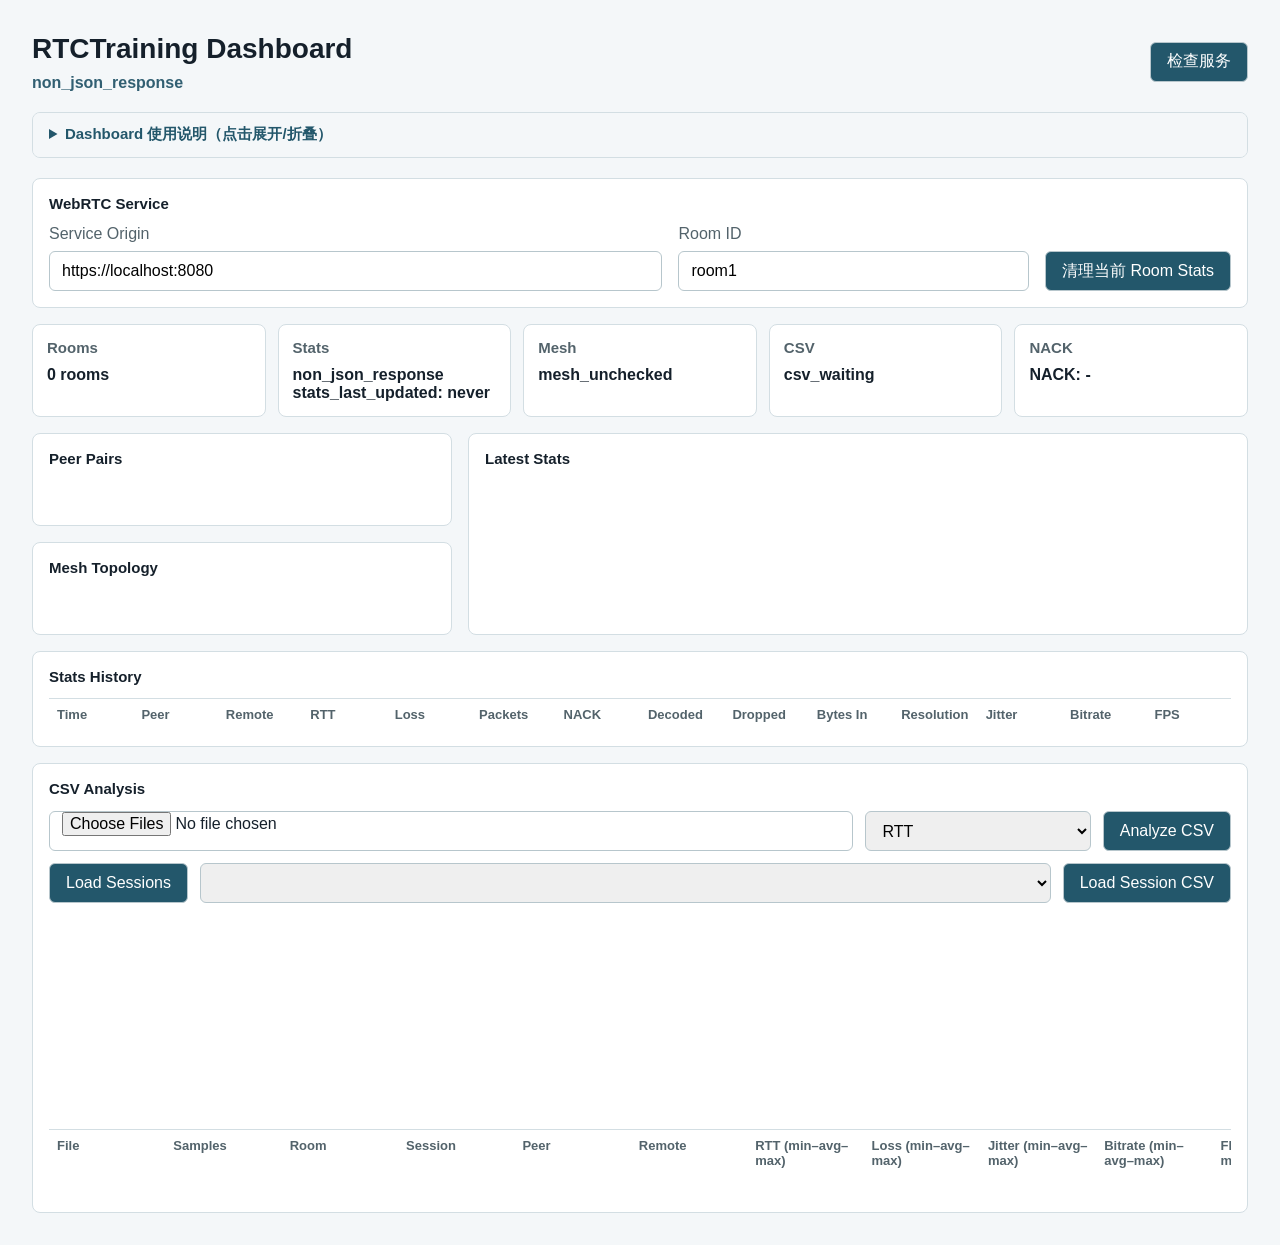
==== templates/dashboard/index.html @ f7235aa8 "Filter stale dashboard data, add Chinese labels and param effect badges, parse SDP timeline - Build " ====
<!doctype html>
<html lang="zh-CN">
  <head>
    <meta charset="utf-8">
    <meta name="viewport" content="width=device-width, initial-scale=1">
    <title>RTCTraining Dashboard</title>
    <link rel="stylesheet" href="/static/dashboard/dashboard.css?v=20260508-stale-data-filter-chinese-labels">
  </head>
  <body>
    <main class="dashboard-shell">
      <header class="dashboard-header">
        <div>
          <h1>RTCTraining Dashboard</h1>
          <p id="serviceState">service_unchecked</p>
        </div>
        <button id="checkServiceButton" type="button">检查服务</button>
      </header>
      <details class="dashboard-guide" id="dashboardGuide">
        <summary>Dashboard 使用说明（点击展开/折叠）</summary>
        <div class="guide-content">
          <section class="guide-section">
            <h3>概览</h3>
            <p>Dashboard 是一个 WebRTC 会话实时监控与 CSV 数据分析工具，通过代理连接到本地 WebRTC 服务（默认 <code>https://localhost:8080</code>）。页面每 1 秒自动刷新，布局分为：实时监控区（上半部分）和 CSV 离线分析区（下半部分）。</p>
          </section>
          <section class="guide-section">
            <h3>上半部分 — 实时监控</h3>
            <dl>
              <dt>Service Origin / Room ID</dt>
              <dd>指定 WebRTC 服务的地址和要监控的房间号。修改 Room ID 后自动切换房间。</dd>
              <dt>检查服务</dt>
              <dd>检测 WebRTC 服务是否在线，获取当前所有房间概况。</dd>
              <dt>清理当前 Room Stats</dt>
              <dd>清空当前房间的所有统计数据（含历史），一般用于一轮测试结束后重置数据。</dd>
            </dl>
            <p><strong>Summary Strip（5 个指标卡）：</strong>Rooms（当前房间数）、Stats（统计状态）、Mesh（拓扑状态）、CSV（分析状态）、NACK（NACK 模式/次数）。</p>
            <p><strong>Peer Pairs：</strong>当前房间内所有观察到的 Peer 对（Peer → Remote）。<strong>Mesh Topology：</strong>每个 Peer 对的连接状态、RTT、Loss、Bitrate。<strong>Latest Stats：</strong>最新一条样本的全部指标详情。<strong>Stats History：</strong>最近 20 条历史样本的滚动表格。</p>
          </section>
          <section class="guide-section">
            <h3>下半部分 — CSV 离线分析</h3>
            <p>支持两种 CSV 加载方式：</p>
            <dl>
              <dt>方式 1 — 上传本地 CSV 文件</dt>
              <dd>点击文件选择框选取一个或多个 <code>.csv</code> 文件，选择对比指标（RTT / Loss / Jitter / Bitrate / FPS），点击 <strong>Analyze CSV</strong> 进行分析。</dd>
              <dt>方式 2 — 加载服务端 Session CSV</dt>
              <dd>点击 <strong>Load Sessions</strong> 从 WebRTC 服务拉取已完成（Finished）的测试会话列表，在下拉框中选择后点击 <strong>Load Session CSV</strong> 加载并分析。</dd>
            </dl>
            <p><strong>对比表格：</strong>展示每个 CSV 的基本信息（文件名、样本数、Room、Session、Peer、Remote）和各指标的平均值（Avg）、最小值（Min）、最大值（Max）。</p>
            <p><strong>趋势图：</strong>以折线图叠加所有 CSV 的指标随时间（样本序号）变化的趋势，下方显示最佳值和图例。</p>
            <p><strong>指标选择：</strong>切换 <code>csvMetricSelect</code> 下拉框可更换趋势图和最佳值计算指标。方向：RTT/Loss/Jitter 越小越好 → Best = min；Bitrate/FPS 越大越好 → Best = max。</p>
          </section>
          <section class="guide-section">
            <h3>数据分析思路</h3>
            <ol>
              <li><strong>建立基线：</strong>用 NACK=on 的默认配置跑一轮测试，记录 RTT、Loss、Bitrate、FPS 的基线值。</li>
              <li><strong>单变量对比：</strong>每次只改变一个变量（如 NACK on→off、bitrate 300→800 kbps、ABR off→on），保持其他条件不变。</li>
              <li><strong>关注趋势而非单点：</strong>趋势图展示的是整个 session 过程中指标的变化，可以观察到启动阶段、稳定阶段、劣化阶段的特征。好的方案应该有稳定的曲线。</li>
              <li><strong>多维度交叉：</strong>不要只看一个指标。例如：高 Bitrate 如果伴随高 Loss 则实际质量可能更差。建议同时对比 RTT + Loss + Bitrate。</li>
              <li><strong>使用 Session 功能：</strong>在 RTCTraining 页面用 Start Session / Finish 记录完整会话，然后在 Dashboard 通过 Load Sessions 加载，可以系统性地对比多次实验。</li>
            </ol>
          </section>
        </div>
      </details>
      <section class="dashboard-control-bar">
        <h2 class="control-bar-title">WebRTC Service</h2>
        <div>
          <label for="webrtcOriginInput">Service Origin</label>
          <input id="webrtcOriginInput" value="https://localhost:8080">
        </div>
        <div>
          <label for="statsRoomInput">Room ID</label>
          <input id="statsRoomInput" value="room1">
        </div>
        <button id="clearStatsButton" type="button">清理当前 Room Stats</button>
      </section>
      <section class="dashboard-summary-strip">
        <article>
          <h2>Rooms</h2>
          <p id="roomSummary">0 rooms</p>
        </article>
        <article>
          <h2>Stats</h2>
          <p id="statsState">stats_unchecked</p>
          <p id="statsRefreshState">stats_last_updated: never</p>
        </article>
        <article>
          <h2>Mesh</h2>
          <p id="meshTopologyState">mesh_unchecked</p>
        </article>
        <article>
          <h2>CSV</h2>
          <p id="csvState">csv_waiting</p>
        </article>
        <article>
          <h2>NACK</h2>
          <p id="nackSummary">NACK: -</p>
        </article>
      </section>
      <section class="dashboard-main-grid">
        <div class="dashboard-side-column">
          <article class="status-panel">
            <h2>Peer Pairs</h2>
            <ul id="peerPairList"></ul>
          </article>
          <article class="status-panel">
            <h2>Mesh Topology</h2>
            <ul id="meshTopology"></ul>
          </article>
        </div>
        <article class="dashboard-latest-column">
          <h2>Latest Stats</h2>
          <dl id="latestStatsPanel"></dl>
        </article>
      </section>
      <section class="dashboard-history-section">
        <h2>Stats History</h2>
        <div class="dashboard-table-scroll">
          <table id="statsHistoryTable">
            <thead>
              <tr>
                <th>Time</th>
                <th>Peer</th>
                <th>Remote</th>
                <th>RTT</th>
                <th>Loss</th>
                <th>Packets</th>
                <th>NACK</th>
                <th>Decoded</th>
                <th>Dropped</th>
                <th>Bytes In</th>
                <th>Resolution</th>
                <th>Jitter</th>
                <th>Bitrate</th>
                <th>FPS</th>
              </tr>
            </thead>
            <tbody></tbody>
          </table>
        </div>
      </section>
      <section class="dashboard-csv-section">
        <h2>CSV Analysis</h2>
        <div class="csv-controls">
          <input id="csvFileInput" type="file" accept=".csv,text/csv" multiple aria-label="CSV files">
          <select id="csvMetricSelect" aria-label="CSV comparison metric">
            <option value="rtt_ms" selected>RTT</option>
            <option value="packet_loss_rate">Loss</option>
            <option value="jitter_ms">Jitter</option>
            <option value="bitrate_kbps">Bitrate</option>
            <option value="fps">FPS</option>
          </select>
          <button id="csvAnalyzeButton" type="button">Analyze CSV</button>
        </div>
        <div class="csv-session-controls">
          <button id="loadSessionCsvListButton" type="button">Load Sessions</button>
          <select id="testSessionCsvSelect" aria-label="Finished test session CSV files"></select>
          <button id="loadSelectedSessionCsvButton" type="button">Load Session CSV</button>
        </div>
        <div id="testSessionCsvPanel" class="csv-validation-panel"></div>
        <div id="csvValidationPanel" class="csv-validation-panel"></div>
        <div id="csvTrendChart" class="csv-trend-chart"></div>
        <div class="dashboard-table-scroll">
          <table id="csvComparisonTable">
            <thead>
              <tr>
                <th>File</th>
                <th>Samples</th>
                <th>Room</th>
                <th>Session</th>
                <th>Peer</th>
                <th>Remote</th>
                <th>RTT (min–avg–max)</th>
                <th>Loss (min–avg–max)</th>
                <th>Jitter (min–avg–max)</th>
                <th>Bitrate (min–avg–max)</th>
                <th>FPS (min–avg–max)</th>
              </tr>
            </thead>
            <tbody></tbody>
          </table>
        </div>
        <div id="csvTrendComparison" class="csv-trend-comparison"></div>
      </section>
    </main>
    <script src="/static/dashboard/dashboard.js?v=20260508-stale-data-filter-chinese-labels"></script>
    <script>
      (function () {
        window.__RTCTrainingDashboardInlineBootstrap = true;
        window.__RTCTrainingDashboardInlineServiceCheckPath = "/api/webrtc/members?origin=";
      })();
    </script>
  </body>
</html>
---- static/dashboard/dashboard.css ----
* {
  box-sizing: border-box;
}

body {
  margin: 0;
  color: #15202b;
  background: #f4f7f9;
  font-family: Arial, "PingFang SC", "Microsoft YaHei", sans-serif;
  overflow-x: hidden;
}

.dashboard-shell {
  min-height: 100vh;
  padding: 32px;
}

.dashboard-header {
  display: flex;
  align-items: center;
  justify-content: space-between;
  gap: 24px;
  margin-bottom: 20px;
}

.dashboard-guide {
  margin-bottom: 20px;
  border: 1px solid #d3dee3;
  border-radius: 8px;
  background: #ffffff;
  overflow: hidden;
}

.dashboard-guide summary {
  padding: 12px 16px;
  color: #23576b;
  font-weight: 700;
  font-size: 15px;
  cursor: pointer;
  user-select: none;
  background: #f4f7f9;
  border-bottom: 1px solid transparent;
}

.dashboard-guide[open] summary {
  border-bottom-color: #d3dee3;
}

.guide-content {
  padding: 16px;
  font-size: 14px;
  line-height: 1.7;
  color: #39454c;
}

.guide-section {
  margin-bottom: 16px;
}

.guide-section:last-child {
  margin-bottom: 0;
}

.guide-section h3 {
  margin: 0 0 8px;
  font-size: 15px;
  color: #23576b;
}

.guide-section p {
  margin: 6px 0;
}

.guide-section dl {
  display: grid;
  grid-template-columns: minmax(140px, max-content) minmax(0, 1fr);
  gap: 6px 12px;
  margin: 8px 0;
}

.guide-section dt {
  color: #53636b;
  font-weight: 700;
}

.guide-section dd {
  margin: 0;
}

.guide-section ol {
  margin: 8px 0;
  padding-left: 20px;
}

.guide-section li {
  margin-bottom: 4px;
}

.guide-section code {
  padding: 1px 5px;
  border-radius: 4px;
  background: #eef2f4;
  font-size: 13px;
}

h1,
h2,
p {
  margin-top: 0;
}

h1 {
  margin-bottom: 8px;
  font-size: 28px;
  line-height: 1.2;
}

h2 {
  margin-bottom: 12px;
  font-size: 15px;
  line-height: 1.25;
}

#serviceState {
  margin-bottom: 0;
  color: #315f72;
  font-weight: 700;
}

button,
input,
select {
  min-height: 40px;
  border: 1px solid #b7c6cc;
  border-radius: 6px;
  font: inherit;
}

button {
  padding: 0 16px;
  color: #ffffff;
  background: #23576b;
  cursor: pointer;
}

input,
select {
  width: 100%;
  padding: 0 12px;
}

.dashboard-control-bar {
  display: grid;
  grid-template-columns: minmax(260px, 1.4fr) minmax(180px, 0.8fr) max-content;
  align-items: end;
  gap: 16px;
  margin-bottom: 16px;
  padding: 16px;
  border: 1px solid #d3dee3;
  border-radius: 8px;
  background: #ffffff;
}

.control-bar-title {
  grid-column: 1 / -1;
  margin-bottom: -4px;
}

.dashboard-control-bar label,
.status-panel label {
  display: block;
  margin-bottom: 8px;
  color: #53636b;
}

.dashboard-summary-strip {
  display: grid;
  grid-template-columns: repeat(5, minmax(0, 1fr));
  gap: 12px;
  margin-bottom: 16px;
}

.dashboard-summary-strip article,
.dashboard-latest-column,
.dashboard-history-section,
.dashboard-csv-section,
.status-panel {
  border: 1px solid #d3dee3;
  border-radius: 8px;
  background: #ffffff;
}

.dashboard-summary-strip article {
  min-width: 0;
  padding: 14px;
}

.dashboard-summary-strip h2 {
  margin-bottom: 8px;
  color: #53636b;
}

.dashboard-summary-strip p {
  margin-bottom: 0;
  overflow-wrap: anywhere;
  font-weight: 700;
}

.dashboard-main-grid {
  display: grid;
  grid-template-columns: minmax(280px, 0.35fr) minmax(0, 0.65fr);
  gap: 16px;
  margin-bottom: 16px;
}

.dashboard-side-column {
  display: grid;
  align-content: start;
  gap: 16px;
}

.dashboard-latest-column,
.dashboard-history-section,
.dashboard-csv-section {
  min-width: 0;
  padding: 16px;
}

.dashboard-csv-section {
  margin-top: 16px;
}

.csv-controls {
  display: grid;
  grid-template-columns: minmax(0, 1fr) minmax(140px, 0.28fr) max-content;
  gap: 12px;
  margin-bottom: 12px;
}

.csv-session-controls {
  display: grid;
  grid-template-columns: max-content minmax(0, 1fr) max-content;
  gap: 12px;
  margin-bottom: 12px;
}

.csv-validation-panel,
.csv-trend-comparison {
  display: grid;
  gap: 6px;
  margin: 10px 0;
  color: #53636b;
  font-size: 13px;
}

.csv-trend-chart {
  min-height: 180px;
  margin: 12px 0;
}

.csv-trend-chart svg {
  display: block;
  width: 100%;
  min-height: 180px;
  border: 1px solid #d3dee3;
  border-radius: 8px;
  background: #fbfdfe;
}

.csv-trend-legend {
  display: flex;
  flex-wrap: wrap;
  gap: 8px 14px;
  margin-top: 8px;
  color: #53636b;
  font-size: 13px;
}

.csv-trend-legend span::before {
  display: inline-block;
  width: 10px;
  height: 10px;
  margin-right: 6px;
  border-radius: 50%;
  background: var(--series-color);
  content: "";
}

.status-panel {
  padding: 16px;
}

.dashboard-table-scroll {
  width: 100%;
  overflow-x: auto;
}

#peerPairList {
  display: grid;
  gap: 6px;
  min-height: 28px;
  margin: 0;
  padding-left: 18px;
}

#meshTopology {
  display: grid;
  gap: 8px;
  min-height: 28px;
  margin: 0;
  padding-left: 18px;
}

#peerPairList li,
#meshTopology li {
  overflow-wrap: anywhere;
}

#latestStatsPanel {
  display: grid;
  grid-template-columns: minmax(128px, max-content) minmax(0, 1fr);
  gap: 8px 16px;
  margin: 0;
}

#latestStatsPanel dt {
  color: #53636b;
  font-weight: 700;
}

#latestStatsPanel dd {
  margin: 0;
  overflow-wrap: anywhere;
}

#statsHistoryTable {
  min-width: 980px;
  width: 100%;
  border-collapse: collapse;
  table-layout: fixed;
}

#csvComparisonTable {
  min-width: 1280px;
  width: 100%;
  border-collapse: collapse;
  table-layout: fixed;
}

#statsHistoryTable th,
#statsHistoryTable td,
#csvComparisonTable th,
#csvComparisonTable td {
  padding: 8px;
  border-top: 1px solid #d3dee3;
  overflow-wrap: anywhere;
  text-align: left;
  vertical-align: top;
}

#statsHistoryTable th,
#csvComparisonTable th {
  position: sticky;
  top: 0;
  z-index: 1;
  color: #53636b;
  background: #ffffff;
  font-size: 13px;
}

@media (max-width: 760px) {
  .dashboard-shell {
    padding: 16px;
  }

  .dashboard-header {
    align-items: stretch;
    flex-direction: column;
    gap: 12px;
  }

  h1 {
    font-size: 24px;
  }

  button,
  input,
  select {
    width: 100%;
  }

  .dashboard-control-bar {
    grid-template-columns: 1fr;
    gap: 12px;
    padding: 8px;
  }

  .dashboard-summary-strip {
    grid-template-columns: repeat(2, minmax(0, 1fr));
  }

  .dashboard-main-grid {
    display: flex;
    flex-direction: column;
  }

  .dashboard-latest-column {
    order: -1;
  }

  .csv-controls {
    grid-template-columns: 1fr;
  }

  .csv-session-controls {
    grid-template-columns: 1fr;
  }

  #latestStatsPanel {
    grid-template-columns: minmax(104px, max-content) minmax(0, 1fr);
    font-size: 14px;
  }
}
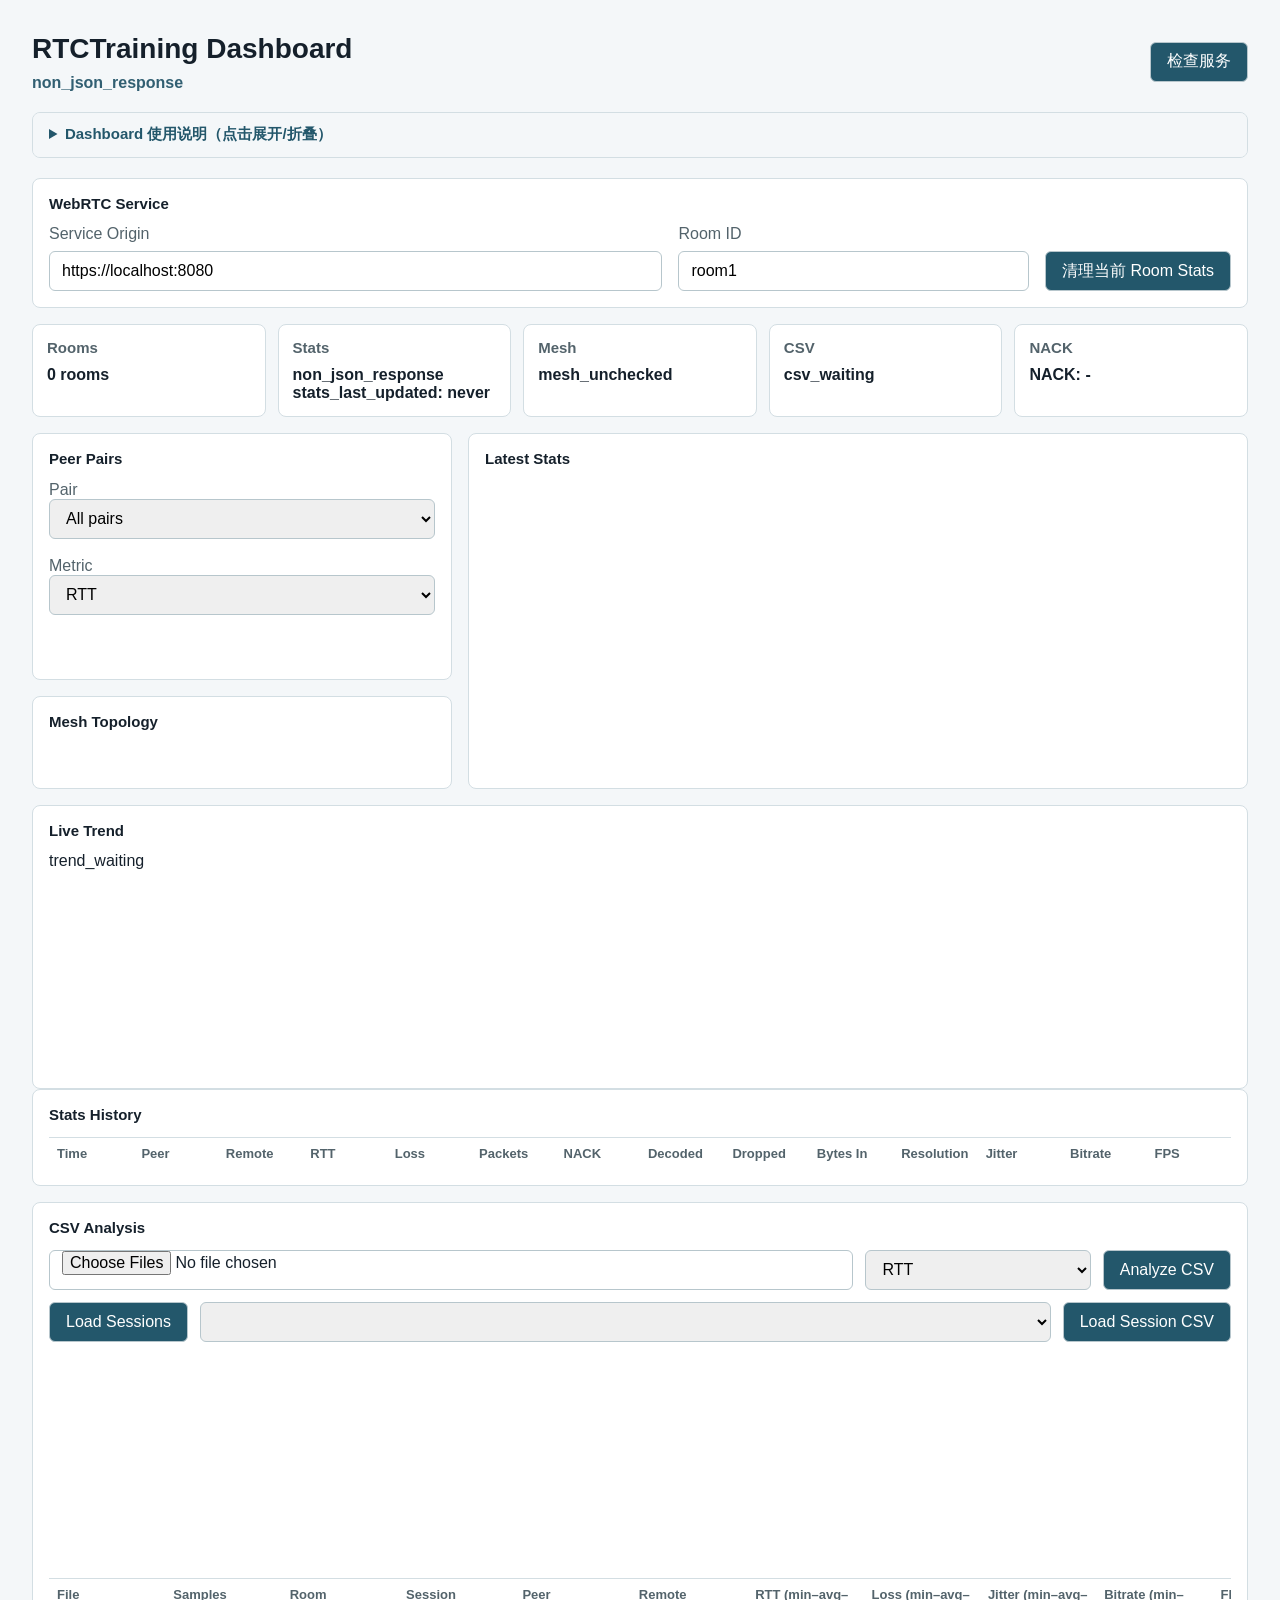
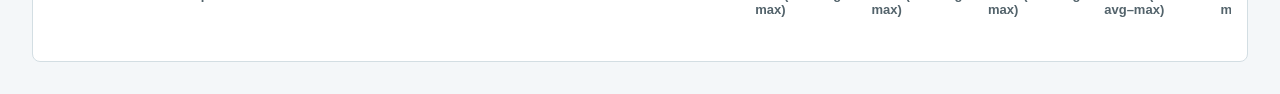
==== commit 35ee20fe: "feat: enhance dashboard experiment analysis" ====
--- a/templates/dashboard/index.html
+++ b/templates/dashboard/index.html
@@ -99,6 +99,24 @@
         <div class="dashboard-side-column">
           <article class="status-panel">
             <h2>Peer Pairs</h2>
+            <div class="live-filter-controls">
+              <label>
+                Pair
+                <select id="livePeerPairSelect" aria-label="Live peer pair filter">
+                  <option value="all">All pairs</option>
+                </select>
+              </label>
+              <label>
+                Metric
+                <select id="liveMetricSelect" aria-label="Live trend metric">
+                  <option value="rtt_ms">RTT</option>
+                  <option value="packet_loss_rate">Loss Rate</option>
+                  <option value="jitter_ms">Jitter</option>
+                  <option value="bitrate_kbps">Bitrate</option>
+                  <option value="fps">FPS</option>
+                </select>
+              </label>
+            </div>
             <ul id="peerPairList"></ul>
           </article>
           <article class="status-panel">
@@ -110,6 +128,10 @@
           <h2>Latest Stats</h2>
           <dl id="latestStatsPanel"></dl>
         </article>
+      </section>
+      <section class="dashboard-live-trend-section">
+        <h2>Live Trend</h2>
+        <div id="liveTrendChart" class="live-trend-chart">trend_waiting</div>
       </section>
       <section class="dashboard-history-section">
         <h2>Stats History</h2>
@@ -157,6 +179,7 @@
         </div>
         <div id="testSessionCsvPanel" class="csv-validation-panel"></div>
         <div id="csvValidationPanel" class="csv-validation-panel"></div>
+        <div id="experimentComparisonPanel" class="csv-validation-panel"></div>
         <div id="csvTrendChart" class="csv-trend-chart"></div>
         <div class="dashboard-table-scroll">
           <table id="csvComparisonTable">
@@ -181,7 +204,14 @@
         <div id="csvTrendComparison" class="csv-trend-comparison"></div>
       </section>
     </main>
-    <script src="/static/dashboard/dashboard.js?v=20260508-stale-data-filter-chinese-labels"></script>
+    <script src="/static/dashboard/core/dom.js?v=20260509-core-modules"></script>
+    <script src="/static/dashboard/core/api_client.js?v=20260509-core-modules"></script>
+    <script src="/static/dashboard/csv/parser.js?v=20260509-csv-modules"></script>
+    <script src="/static/dashboard/csv/analysis.js?v=20260509-csv-modules"></script>
+    <script src="/static/dashboard/csv/view.js?v=20260509-csv-view"></script>
+    <script src="/static/dashboard/live/presenter.js?v=20260509-live-presenter"></script>
+    <script src="/static/dashboard/live/stats_view.js?v=20260509-live-stats-view"></script>
+    <script src="/static/dashboard/dashboard.js?v=20260509-csv-modules-stale-data-filter-chinese-labels"></script>
     <script>
       (function () {
         window.__RTCTrainingDashboardInlineBootstrap = true;
--- a/static/dashboard/dashboard.css
+++ b/static/dashboard/dashboard.css
@@ -173,6 +173,12 @@
   color: #53636b;
 }
 
+.live-filter-controls {
+  display: grid;
+  gap: 10px;
+  margin-bottom: 12px;
+}
+
 .dashboard-summary-strip {
   display: grid;
   grid-template-columns: repeat(5, minmax(0, 1fr));
@@ -182,6 +188,7 @@
 
 .dashboard-summary-strip article,
 .dashboard-latest-column,
+.dashboard-live-trend-section,
 .dashboard-history-section,
 .dashboard-csv-section,
 .status-panel {
@@ -220,6 +227,7 @@
 }
 
 .dashboard-latest-column,
+.dashboard-live-trend-section,
 .dashboard-history-section,
 .dashboard-csv-section {
   min-width: 0;
@@ -256,6 +264,22 @@
 .csv-trend-chart {
   min-height: 180px;
   margin: 12px 0;
+}
+
+.live-trend-chart {
+  min-height: 220px;
+}
+
+.live-trend-chart svg {
+  display: block;
+  width: 100%;
+  max-width: 860px;
+  height: auto;
+}
+
+.live-trend-empty {
+  color: #53636b;
+  font-size: 13px;
 }
 
 .csv-trend-chart svg {
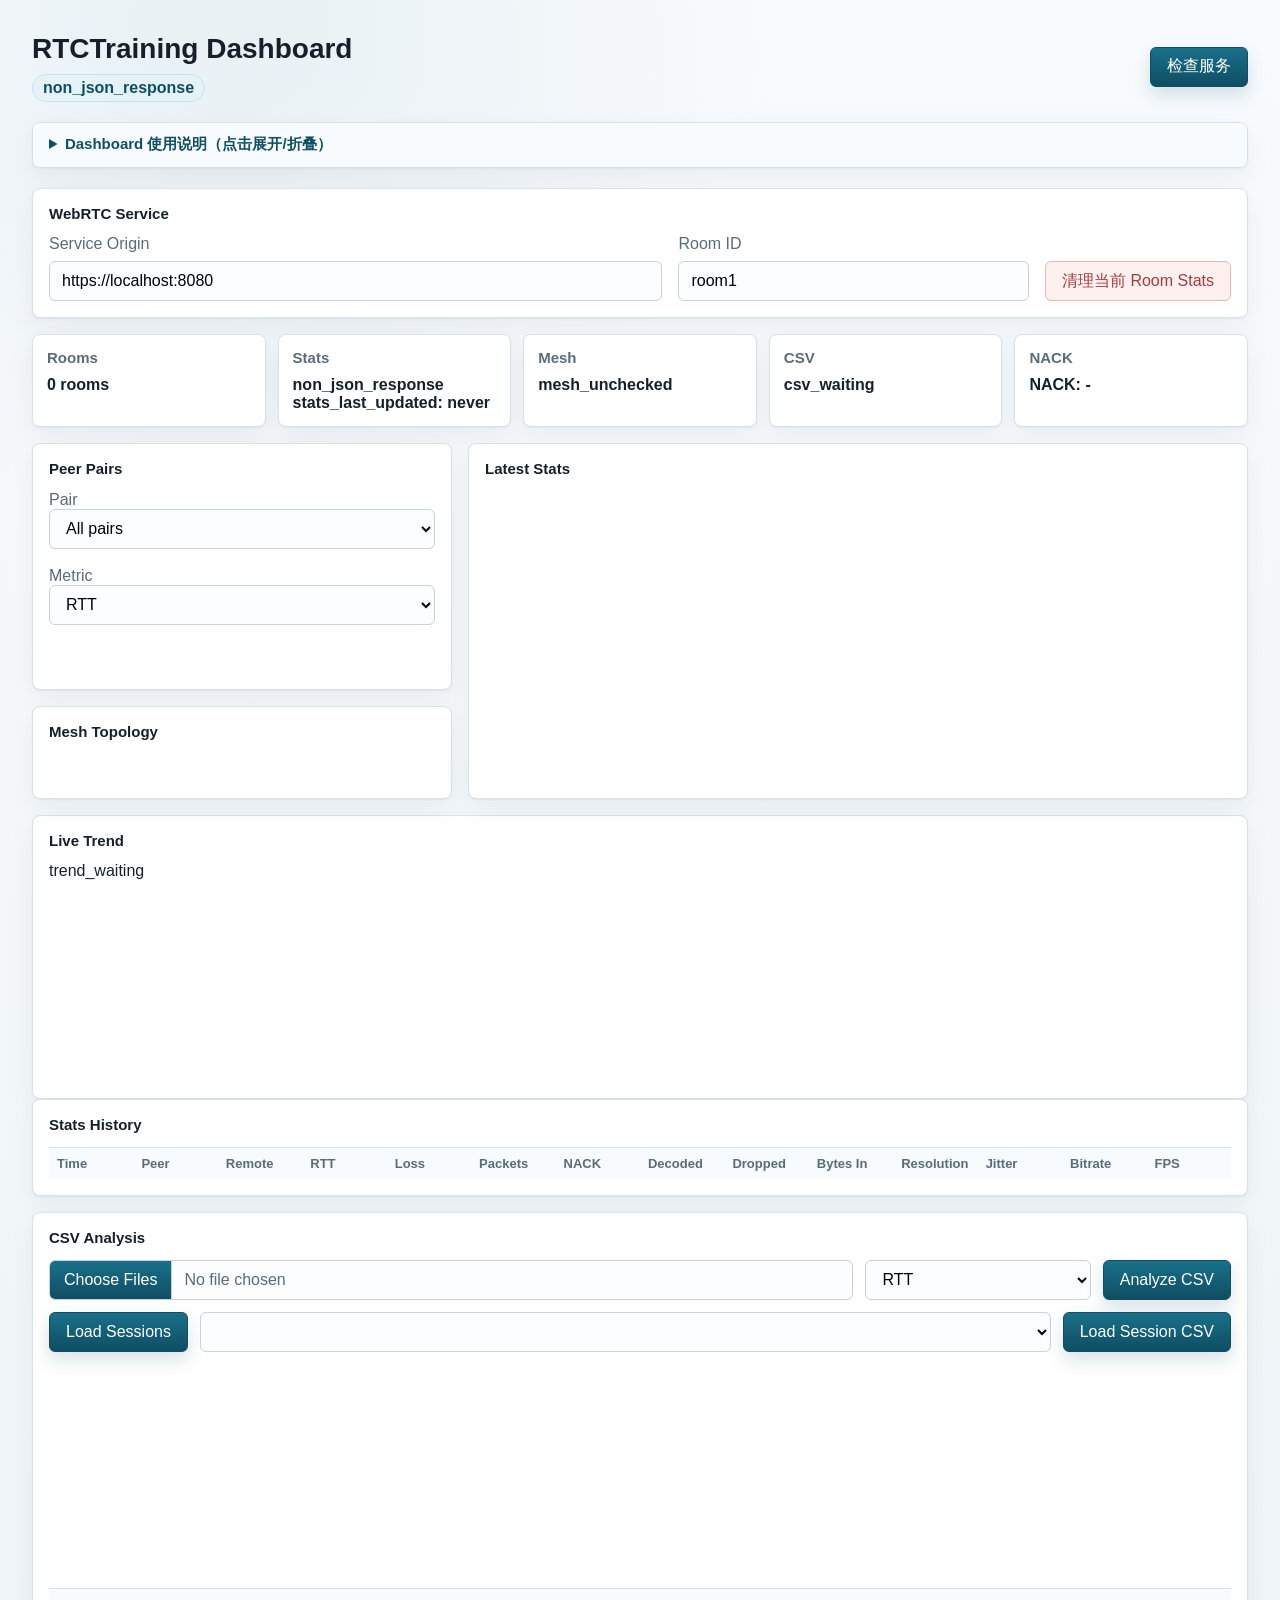
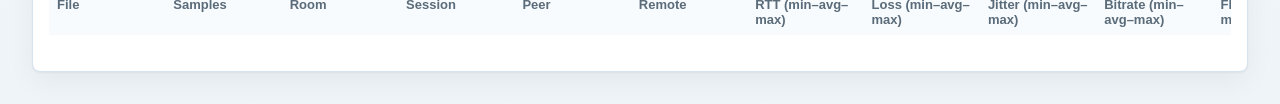
==== commit 0b36b964: "feat: refine web UI styling" ====
--- a/templates/dashboard/index.html
+++ b/templates/dashboard/index.html
@@ -4,7 +4,7 @@
     <meta charset="utf-8">
     <meta name="viewport" content="width=device-width, initial-scale=1">
     <title>RTCTraining Dashboard</title>
-    <link rel="stylesheet" href="/static/dashboard/dashboard.css?v=20260508-stale-data-filter-chinese-labels">
+    <link rel="stylesheet" href="/static/dashboard/dashboard.css?v=20260514-file-input-button">
   </head>
   <body>
     <main class="dashboard-shell">
@@ -211,7 +211,7 @@
     <script src="/static/dashboard/csv/view.js?v=20260509-csv-view"></script>
     <script src="/static/dashboard/live/presenter.js?v=20260509-live-presenter"></script>
     <script src="/static/dashboard/live/stats_view.js?v=20260509-live-stats-view"></script>
-    <script src="/static/dashboard/dashboard.js?v=20260509-csv-modules-stale-data-filter-chinese-labels"></script>
+    <script src="/static/dashboard/dashboard.js?v=20260510-stale-data-chinese-labels-readable-session-csv"></script>
     <script>
       (function () {
         window.__RTCTrainingDashboardInlineBootstrap = true;
--- a/static/dashboard/dashboard.css
+++ b/static/dashboard/dashboard.css
@@ -2,11 +2,31 @@
   box-sizing: border-box;
 }
 
+:root {
+  color-scheme: light;
+  --surface: #ffffff;
+  --surface-soft: #f8fbfd;
+  --surface-muted: #edf3f7;
+  --border: #d7e2ea;
+  --border-strong: #c5d3dd;
+  --text: #15202b;
+  --muted: #5a6b7a;
+  --accent: #17637a;
+  --accent-strong: #0f4e63;
+  --accent-soft: #e5f3f6;
+  --danger: #a33b3b;
+  --danger-soft: #fff0f0;
+  --shadow-soft: 0 1px 2px rgba(15, 23, 42, 0.05), 0 10px 28px rgba(15, 23, 42, 0.05);
+  --focus-ring: 0 0 0 3px rgba(23, 99, 122, 0.16);
+}
+
 body {
   margin: 0;
-  color: #15202b;
-  background: #f4f7f9;
-  font-family: Arial, "PingFang SC", "Microsoft YaHei", sans-serif;
+  color: var(--text);
+  background:
+    radial-gradient(circle at 18% 0%, rgba(23, 99, 122, 0.07), transparent 34rem),
+    linear-gradient(180deg, #f8fbfd 0%, #eef4f7 100%);
+  font-family: "Avenir Next", "PingFang SC", "Microsoft YaHei", Helvetica, Arial, sans-serif;
   overflow-x: hidden;
 }
 
@@ -25,25 +45,26 @@
 
 .dashboard-guide {
   margin-bottom: 20px;
-  border: 1px solid #d3dee3;
+  border: 1px solid var(--border);
   border-radius: 8px;
-  background: #ffffff;
+  background: var(--surface);
+  box-shadow: var(--shadow-soft);
   overflow: hidden;
 }
 
 .dashboard-guide summary {
   padding: 12px 16px;
-  color: #23576b;
+  color: var(--accent-strong);
   font-weight: 700;
   font-size: 15px;
   cursor: pointer;
   user-select: none;
-  background: #f4f7f9;
+  background: var(--surface-soft);
   border-bottom: 1px solid transparent;
 }
 
 .dashboard-guide[open] summary {
-  border-bottom-color: #d3dee3;
+  border-bottom-color: var(--border);
 }
 
 .guide-content {
@@ -64,7 +85,7 @@
 .guide-section h3 {
   margin: 0 0 8px;
   font-size: 15px;
-  color: #23576b;
+  color: var(--accent-strong);
 }
 
 .guide-section p {
@@ -79,7 +100,7 @@
 }
 
 .guide-section dt {
-  color: #53636b;
+  color: var(--muted);
   font-weight: 700;
 }
 
@@ -99,7 +120,7 @@
 .guide-section code {
   padding: 1px 5px;
   border-radius: 4px;
-  background: #eef2f4;
+  background: var(--surface-muted);
   font-size: 13px;
 }
 
@@ -112,6 +133,7 @@
 h1 {
   margin-bottom: 8px;
   font-size: 28px;
+  letter-spacing: 0;
   line-height: 1.2;
 }
 
@@ -122,8 +144,13 @@
 }
 
 #serviceState {
+  display: inline-flex;
   margin-bottom: 0;
-  color: #315f72;
+  padding: 4px 10px;
+  border: 1px solid #c7e3ea;
+  border-radius: 999px;
+  color: var(--accent-strong);
+  background: var(--accent-soft);
   font-weight: 700;
 }
 
@@ -131,7 +158,7 @@
 input,
 select {
   min-height: 40px;
-  border: 1px solid #b7c6cc;
+  border: 1px solid var(--border-strong);
   border-radius: 6px;
   font: inherit;
 }
@@ -139,14 +166,49 @@
 button {
   padding: 0 16px;
   color: #ffffff;
-  background: #23576b;
+  background: linear-gradient(180deg, #19708a 0%, var(--accent-strong) 100%);
+  border-color: var(--accent-strong);
+  box-shadow: 0 8px 18px rgba(15, 78, 99, 0.16);
   cursor: pointer;
 }
 
 input,
 select {
   width: 100%;
+  background: #fbfdff;
   padding: 0 12px;
+}
+
+input[type="file"] {
+  color: var(--muted);
+  line-height: 38px;
+  padding: 0 12px 0 0;
+}
+
+input[type="file"]::file-selector-button {
+  min-height: 38px;
+  margin: 0 12px 0 0;
+  padding: 0 14px;
+  border: 0;
+  border-right: 1px solid var(--border-strong);
+  color: #ffffff;
+  background: linear-gradient(180deg, #19708a 0%, var(--accent-strong) 100%);
+  cursor: pointer;
+  font: inherit;
+}
+
+input:focus,
+select:focus {
+  border-color: var(--accent);
+  box-shadow: var(--focus-ring);
+  outline: none;
+}
+
+#clearStatsButton {
+  color: var(--danger);
+  background: var(--danger-soft);
+  border-color: #e4b8b8;
+  box-shadow: none;
 }
 
 .dashboard-control-bar {
@@ -156,9 +218,10 @@
   gap: 16px;
   margin-bottom: 16px;
   padding: 16px;
-  border: 1px solid #d3dee3;
+  border: 1px solid var(--border);
   border-radius: 8px;
-  background: #ffffff;
+  background: var(--surface);
+  box-shadow: var(--shadow-soft);
 }
 
 .control-bar-title {
@@ -170,7 +233,7 @@
 .status-panel label {
   display: block;
   margin-bottom: 8px;
-  color: #53636b;
+  color: var(--muted);
 }
 
 .live-filter-controls {
@@ -194,7 +257,17 @@
 .status-panel {
   border: 1px solid #d3dee3;
   border-radius: 8px;
-  background: #ffffff;
+  background: var(--surface);
+  box-shadow: var(--shadow-soft);
+}
+
+.dashboard-summary-strip article,
+.dashboard-latest-column,
+.dashboard-live-trend-section,
+.dashboard-history-section,
+.dashboard-csv-section,
+.status-panel {
+  border-color: var(--border);
 }
 
 .dashboard-summary-strip article {
@@ -204,13 +277,14 @@
 
 .dashboard-summary-strip h2 {
   margin-bottom: 8px;
-  color: #53636b;
+  color: var(--muted);
 }
 
 .dashboard-summary-strip p {
   margin-bottom: 0;
   overflow-wrap: anywhere;
   font-weight: 700;
+  font-variant-numeric: tabular-nums;
 }
 
 .dashboard-main-grid {
@@ -257,7 +331,7 @@
   display: grid;
   gap: 6px;
   margin: 10px 0;
-  color: #53636b;
+  color: var(--muted);
   font-size: 13px;
 }
 
@@ -278,7 +352,7 @@
 }
 
 .live-trend-empty {
-  color: #53636b;
+  color: var(--muted);
   font-size: 13px;
 }
 
@@ -286,7 +360,7 @@
   display: block;
   width: 100%;
   min-height: 180px;
-  border: 1px solid #d3dee3;
+  border: 1px solid var(--border);
   border-radius: 8px;
   background: #fbfdfe;
 }
@@ -296,7 +370,7 @@
   flex-wrap: wrap;
   gap: 8px 14px;
   margin-top: 8px;
-  color: #53636b;
+  color: var(--muted);
   font-size: 13px;
 }
 
@@ -348,13 +422,14 @@
 }
 
 #latestStatsPanel dt {
-  color: #53636b;
+  color: var(--muted);
   font-weight: 700;
 }
 
 #latestStatsPanel dd {
   margin: 0;
   overflow-wrap: anywhere;
+  font-variant-numeric: tabular-nums;
 }
 
 #statsHistoryTable {
@@ -376,10 +451,11 @@
 #csvComparisonTable th,
 #csvComparisonTable td {
   padding: 8px;
-  border-top: 1px solid #d3dee3;
+  border-top: 1px solid var(--border);
   overflow-wrap: anywhere;
   text-align: left;
   vertical-align: top;
+  font-variant-numeric: tabular-nums;
 }
 
 #statsHistoryTable th,
@@ -387,9 +463,14 @@
   position: sticky;
   top: 0;
   z-index: 1;
-  color: #53636b;
-  background: #ffffff;
+  color: var(--muted);
+  background: var(--surface-soft);
   font-size: 13px;
+}
+
+#statsHistoryTable tbody tr:hover,
+#csvComparisonTable tbody tr:hover {
+  background: #f6fafc;
 }
 
 @media (max-width: 760px) {
@@ -445,3 +526,9 @@
     font-size: 14px;
   }
 }
+
+@media (max-width: 480px) {
+  .dashboard-summary-strip {
+    grid-template-columns: 1fr;
+  }
+}
